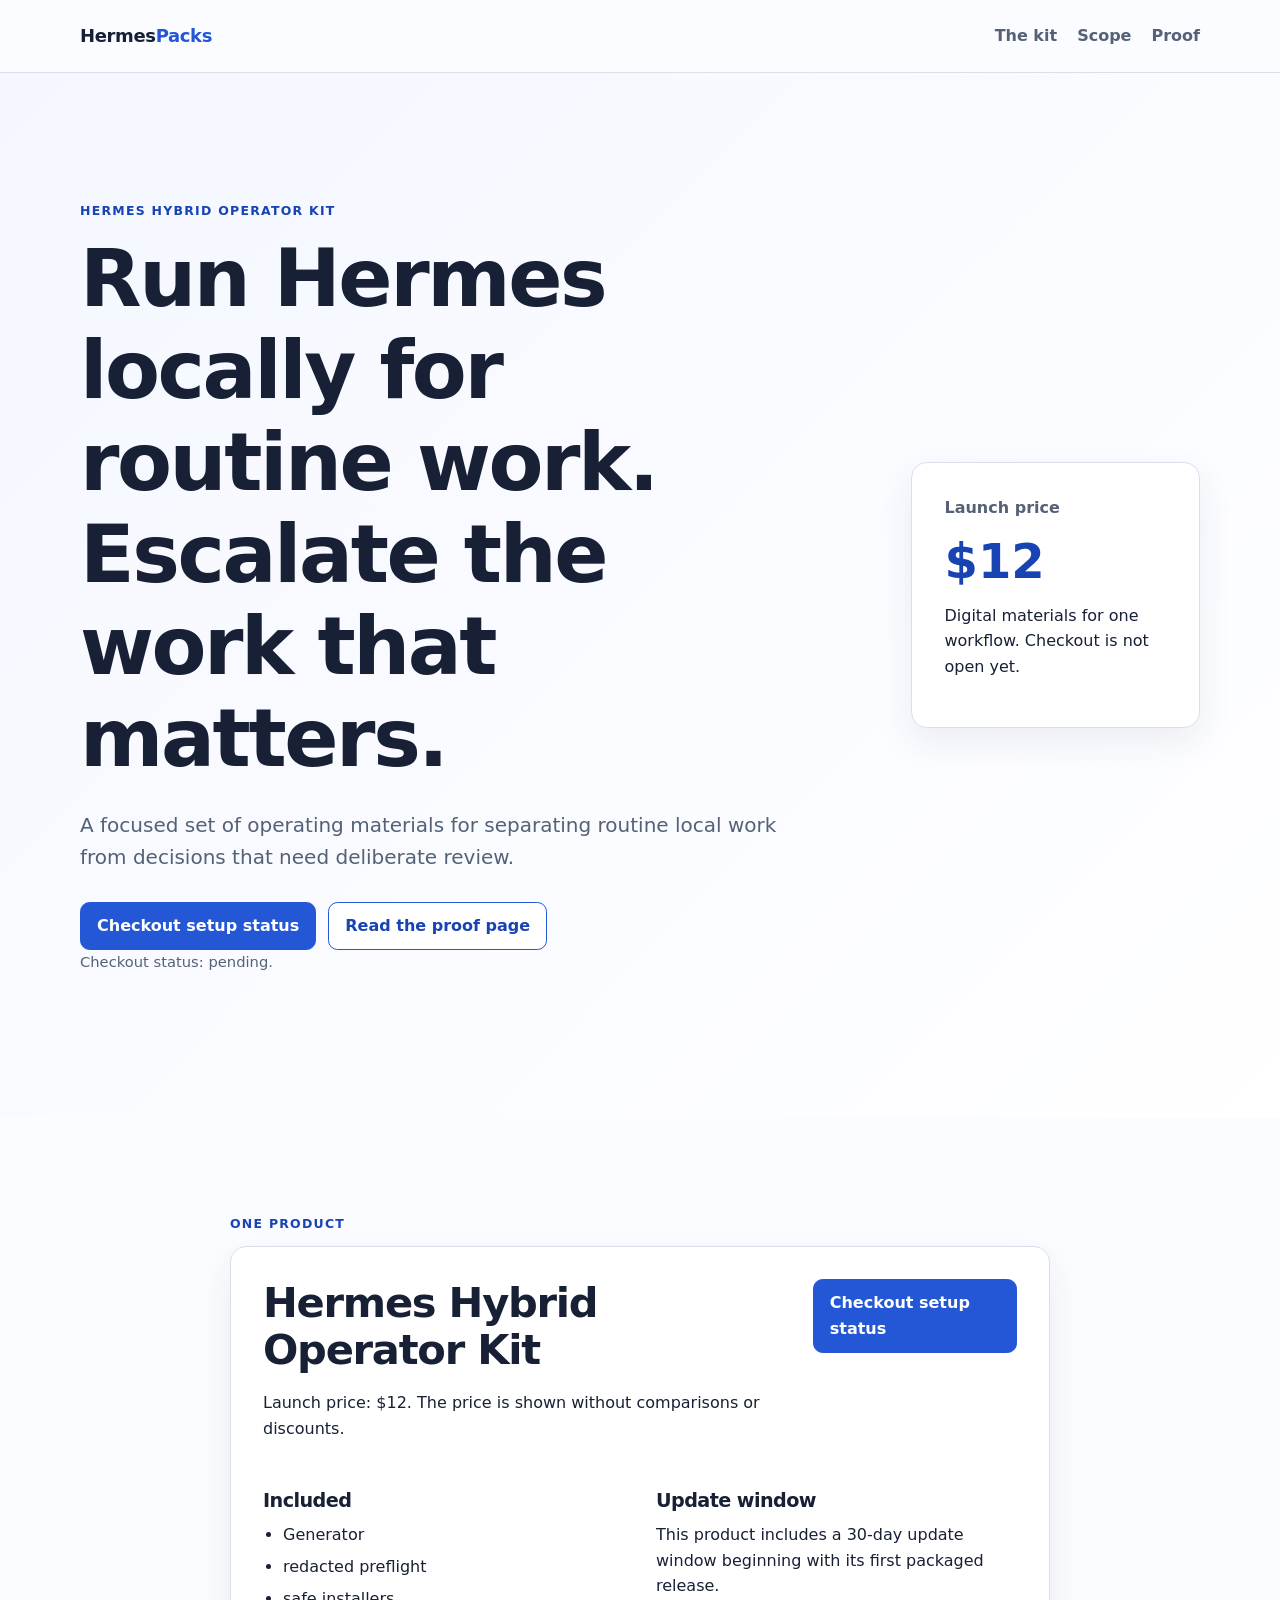
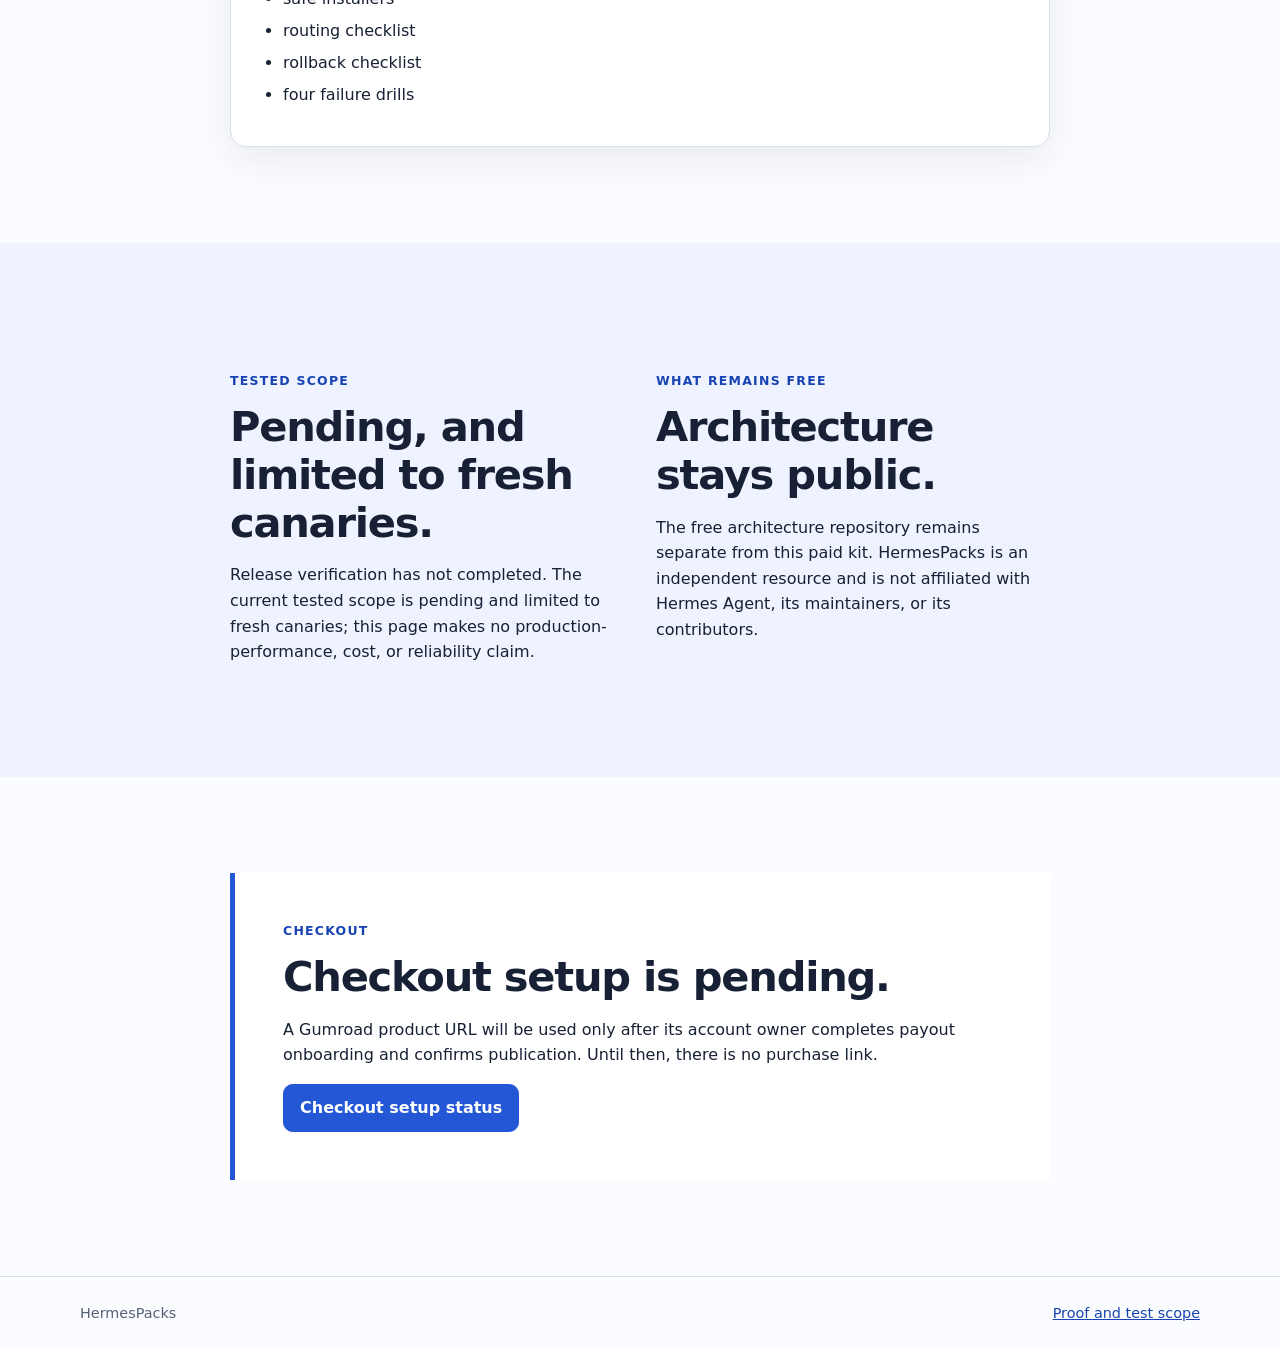
==== index.html @ 0d4214d0 "fix: make HermesPacks storefront evidence-based" ====
<!doctype html>
<html lang="en">
<head>
  <meta charset="utf-8">
  <meta name="viewport" content="width=device-width, initial-scale=1">
  <meta name="description" content="One pending, evidence-based Hermes operator kit for local routine work and deliberate escalation.">
  <title>HermesPacks — Hybrid Operator Kit</title>
  <link rel="stylesheet" href="css/style.css">
  <script defer src="js/main.js"></script>
</head>
<body>
  <a class="skip-link" href="#main-content">Skip to content</a>
  <header class="site-header">
    <div class="container header-row">
      <a class="brand" href="index.html" aria-label="HermesPacks home">Hermes<span>Packs</span></a>
      <button class="nav-toggle" type="button" aria-expanded="false" aria-controls="primary-nav">Menu</button>
      <nav id="primary-nav" class="site-nav" aria-label="Primary navigation">
        <a href="#kit">The kit</a>
        <a href="#scope">Scope</a>
        <a href="proof.html">Proof</a>
      </nav>
    </div>
  </header>

  <main id="main-content">
    <section class="hero">
      <div class="container hero-grid">
        <div>
          <p class="eyebrow">Hermes hybrid operator kit</p>
          <h1>Run Hermes locally for routine work. Escalate the work that matters.</h1>
          <p class="lede">A focused set of operating materials for separating routine local work from decisions that need deliberate review.</p>
          <div class="hero-actions">
            <a class="button button-primary" data-checkout-cta href="order.html">Checkout setup status</a>
            <a class="button button-secondary" href="proof.html">Read the proof page</a>
          </div>
          <p class="status-line" data-checkout-message>Checkout status: pending.</p>
        </div>
        <aside class="hero-note" aria-label="Product summary">
          <p class="note-label">Launch price</p>
          <p class="price">$12</p>
          <p>Digital materials for one workflow. Checkout is not open yet.</p>
        </aside>
      </div>
    </section>

    <section id="kit" class="section">
      <div class="container narrow">
        <p class="eyebrow">One product</p>
        <article class="product-card" data-product-card="true">
          <div class="product-heading">
            <div>
              <h2>Hermes Hybrid Operator Kit</h2>
              <p>Launch price: $12. The price is shown without comparisons or discounts.</p>
            </div>
            <a class="button button-primary" data-checkout-cta href="order.html">Checkout setup status</a>
          </div>
          <div class="inclusions">
            <section>
              <h3>Included</h3>
              <ul>
                <li>Generator</li>
                <li>redacted preflight</li>
                <li>safe installers</li>
                <li>routing checklist</li>
                <li>rollback checklist</li>
                <li>four failure drills</li>
              </ul>
            </section>
            <section>
              <h3>Update window</h3>
              <p>This product includes a 30-day update window beginning with its first packaged release.</p>
            </section>
          </div>
        </article>
      </div>
    </section>

    <section id="scope" class="section section-muted">
      <div class="container narrow split-copy">
        <section>
          <p class="eyebrow">Tested scope</p>
          <h2>Pending, and limited to fresh canaries.</h2>
          <p>Release verification has not completed. The current tested scope is pending and limited to fresh canaries; this page makes no production-performance, cost, or reliability claim.</p>
        </section>
        <section>
          <p class="eyebrow">What remains free</p>
          <h2>Architecture stays public.</h2>
          <p>The free architecture repository remains separate from this paid kit. HermesPacks is an independent resource and is not affiliated with Hermes Agent, its maintainers, or its contributors.</p>
        </section>
      </div>
    </section>

    <section class="section">
      <div class="container narrow callout">
        <p class="eyebrow">Checkout</p>
        <h2>Checkout setup is pending.</h2>
        <p>A Gumroad product URL will be used only after its account owner completes payout onboarding and confirms publication. Until then, there is no purchase link.</p>
        <a class="button button-primary" data-checkout-cta href="order.html">Checkout setup status</a>
      </div>
    </section>
  </main>

  <footer class="site-footer">
    <div class="container footer-row">
      <p>HermesPacks</p>
      <a href="proof.html">Proof and test scope</a>
    </div>
  </footer>
</body>
</html>
---- css/style.css ----
:root {
  --ink: #172034;
  --muted: #546176;
  --paper: #fbfcff;
  --surface: #ffffff;
  --line: #d9e0ec;
  --accent: #2457d6;
  --accent-dark: #1744b2;
  --soft: #eef3ff;
  --radius: 1rem;
}

* { box-sizing: border-box; }
html { scroll-behavior: smooth; }
body { margin: 0; background: var(--paper); color: var(--ink); font-family: Inter, ui-sans-serif, system-ui, -apple-system, BlinkMacSystemFont, "Segoe UI", sans-serif; font-size: 1rem; line-height: 1.6; }
a { color: var(--accent-dark); }
a:focus-visible, button:focus-visible { outline: 3px solid #f6b73c; outline-offset: 3px; }
.container { width: min(1120px, calc(100% - 2rem)); margin: 0 auto; }
.narrow { width: min(820px, calc(100% - 2rem)); }
.skip-link { position: fixed; top: .5rem; left: .5rem; z-index: 10; padding: .5rem .8rem; background: var(--ink); color: white; transform: translateY(-150%); }
.skip-link:focus { transform: translateY(0); }
.site-header { position: sticky; top: 0; z-index: 5; background: rgba(251, 252, 255, .96); border-bottom: 1px solid var(--line); backdrop-filter: blur(12px); }
.header-row, .footer-row { display: flex; align-items: center; justify-content: space-between; gap: 1rem; min-height: 4.5rem; }
.brand { color: var(--ink); font-weight: 800; font-size: 1.125rem; text-decoration: none; letter-spacing: -.02em; }
.brand span { color: var(--accent); }
.site-nav { display: flex; gap: 1.25rem; }
.site-nav a { color: var(--muted); text-decoration: none; font-weight: 650; }
.site-nav a:hover { color: var(--accent-dark); }
.nav-toggle { display: none; border: 1px solid var(--line); border-radius: .5rem; padding: .45rem .7rem; background: var(--surface); color: var(--ink); font: inherit; }
.hero { padding: clamp(4rem, 10vw, 8rem) 0; background: linear-gradient(135deg, #f4f7ff, #fff); }
.hero-grid { display: grid; grid-template-columns: minmax(0, 1.8fr) minmax(16rem, .7fr); gap: clamp(2rem, 7vw, 6rem); align-items: center; }
.eyebrow { margin: 0 0 .75rem; color: var(--accent-dark); font-size: .78rem; font-weight: 800; letter-spacing: .1em; text-transform: uppercase; }
h1, h2, h3 { line-height: 1.15; letter-spacing: -.03em; }
h1 { margin: 0; max-width: 15ch; font-size: clamp(2.5rem, 7vw, 5rem); }
h2 { margin: 0 0 1rem; font-size: clamp(1.7rem, 4vw, 2.6rem); }
h3 { margin: 0 0 .65rem; font-size: 1.2rem; }
p { margin: 0 0 1rem; }
.lede { max-width: 62ch; margin-top: 1.5rem; color: var(--muted); font-size: clamp(1.05rem, 2vw, 1.25rem); }
.hero-actions { display: flex; flex-wrap: wrap; gap: .75rem; margin-top: 1.8rem; }
.button { display: inline-flex; align-items: center; justify-content: center; min-height: 2.85rem; padding: .65rem 1rem; border: 1px solid var(--accent); border-radius: .6rem; font-weight: 750; text-decoration: none; }
.button-primary { background: var(--accent); color: white; }
.button-primary:hover { background: var(--accent-dark); color: white; }
.button-secondary { background: var(--surface); color: var(--accent-dark); }
.button-small { min-height: 2.3rem; padding: .4rem .75rem; }
.status-line { color: var(--muted); font-size: .92rem; }
.hero-note, .product-card, .status-card { padding: clamp(1.25rem, 4vw, 2rem); background: var(--surface); border: 1px solid var(--line); border-radius: var(--radius); box-shadow: 0 14px 35px rgba(31, 57, 105, .08); }
.note-label { margin: 0; color: var(--muted); font-weight: 700; }
.price { margin: .15rem 0; color: var(--accent-dark); font-size: 3rem; font-weight: 850; }
.section { padding: clamp(3.5rem, 8vw, 6rem) 0; }
.section-muted { background: var(--soft); }
.product-heading { display: flex; justify-content: space-between; gap: 1.5rem; align-items: start; }
.inclusions, .split-copy { display: grid; grid-template-columns: repeat(2, minmax(0, 1fr)); gap: 2rem; margin-top: 2rem; }
.inclusions ul { margin: 0; padding-left: 1.25rem; }
.inclusions li { margin: .4rem 0; }
.callout { padding: clamp(1.5rem, 5vw, 3rem); border-left: .35rem solid var(--accent); background: var(--surface); }
.order-page, .proof-page { min-height: calc(100vh - 9rem); padding: clamp(4rem, 10vw, 7rem) 0; }
.status-card { margin: 0 auto; }
.prose section { padding: 1.5rem 0; border-bottom: 1px solid var(--line); }
.prose section:last-child { border-bottom: 0; }
.prose h1 { margin-bottom: 2rem; }
.site-footer { border-top: 1px solid var(--line); color: var(--muted); font-size: .9rem; }
.site-footer p { margin: 0; }
@media (max-width: 680px) {
  .header-row { flex-wrap: wrap; padding: .6rem 0; }
  .nav-toggle { display: inline-flex; margin-left: auto; }
  .site-nav { display: none; width: 100%; padding: .5rem 0; flex-direction: column; gap: .6rem; }
  .site-nav.is-open { display: flex; }
  .hero-grid, .inclusions, .split-copy { grid-template-columns: 1fr; }
  .product-heading { flex-direction: column; }
  .footer-row { align-items: start; flex-direction: column; padding: 1.25rem 0; }
}
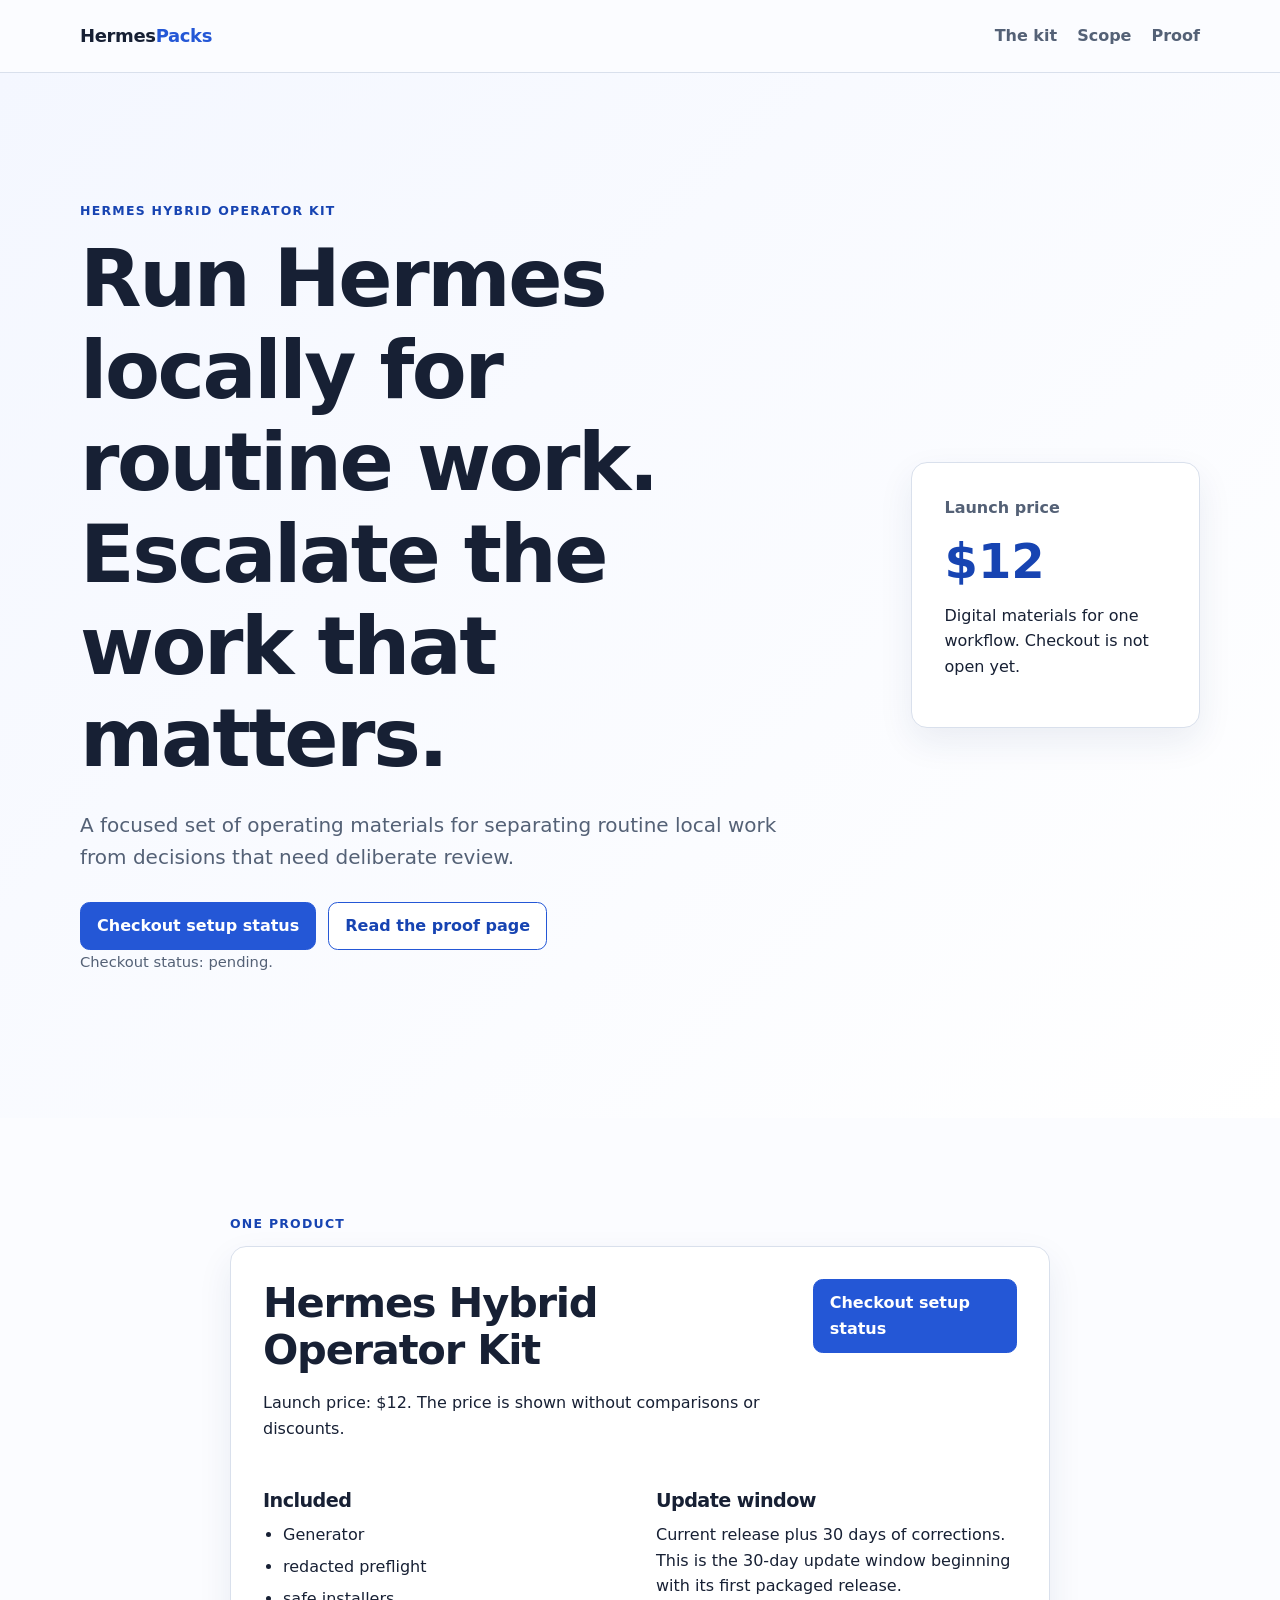
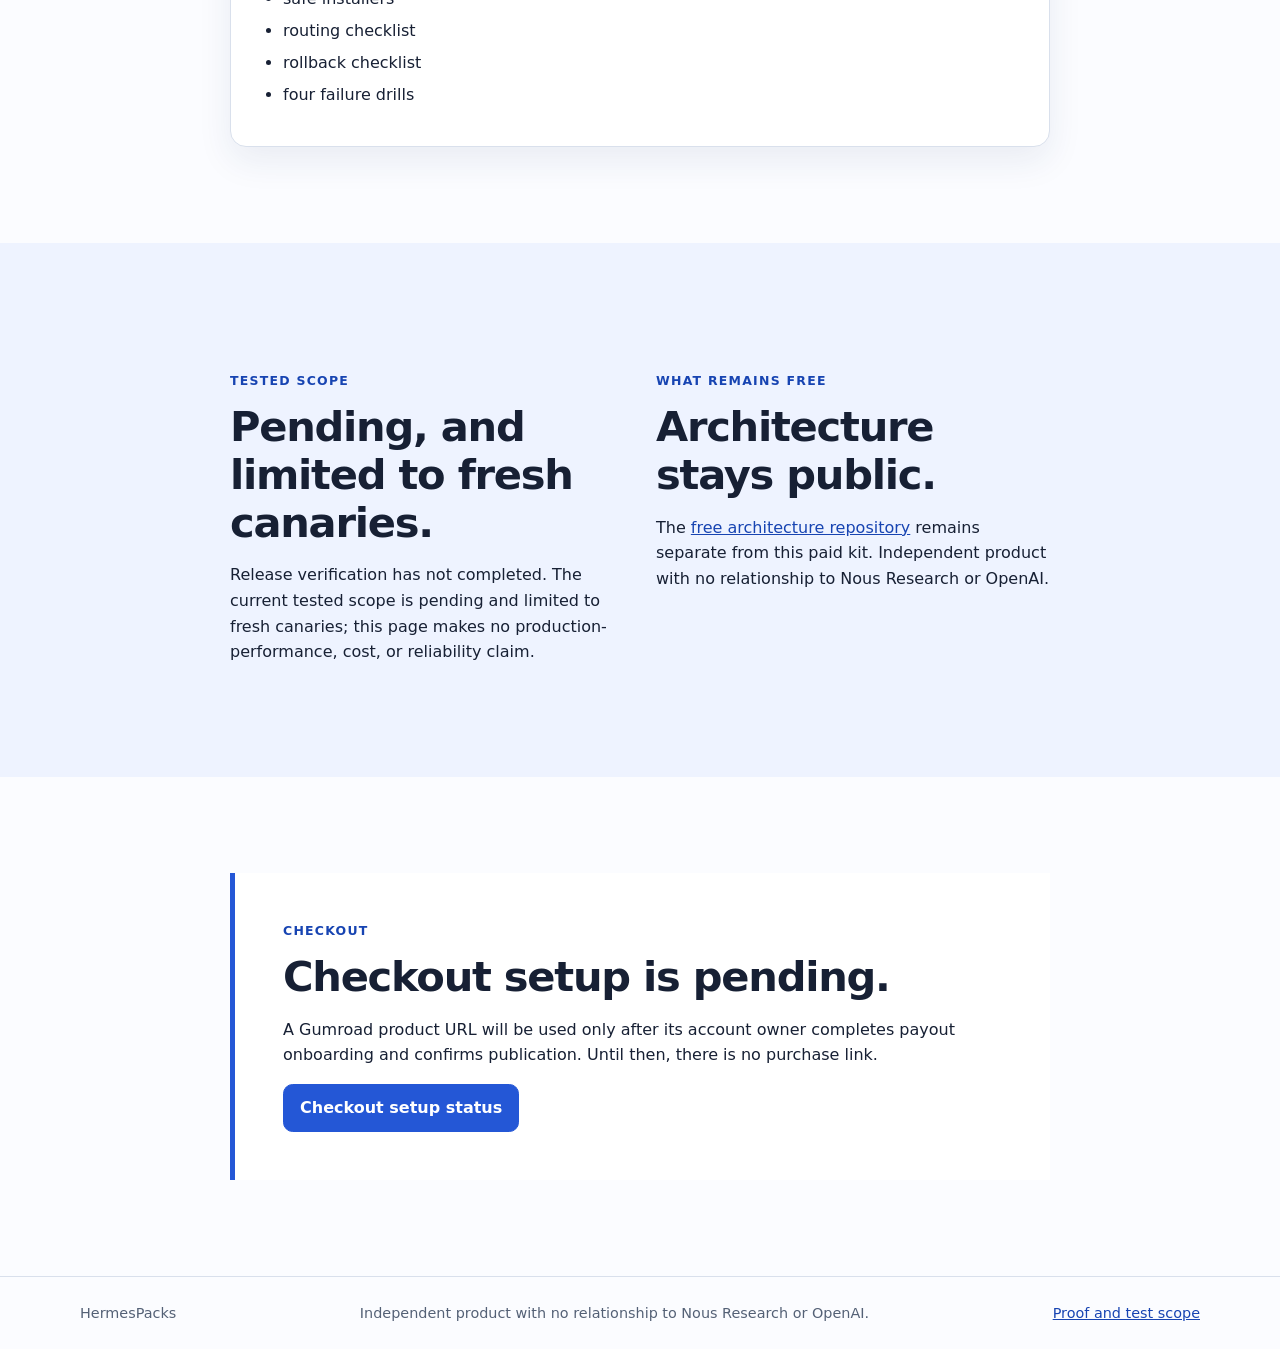
==== commit e68d8c77: "fix: harden storefront checkout and metadata" ====
--- a/index.html
+++ b/index.html
@@ -6,6 +6,7 @@
   <meta name="description" content="One pending, evidence-based Hermes operator kit for local routine work and deliberate escalation.">
   <title>HermesPacks — Hybrid Operator Kit</title>
   <link rel="stylesheet" href="css/style.css">
+  <link rel="icon" href="favicon.svg" type="image/svg+xml">
   <script defer src="js/main.js"></script>
 </head>
 <body>
@@ -46,7 +47,7 @@
     <section id="kit" class="section">
       <div class="container narrow">
         <p class="eyebrow">One product</p>
-        <article class="product-card" data-product-card="true">
+        <article class="product-card" data-product-card="true" data-product-slug="hermes-hybrid-operator-kit">
           <div class="product-heading">
             <div>
               <h2>Hermes Hybrid Operator Kit</h2>
@@ -68,7 +69,7 @@
             </section>
             <section>
               <h3>Update window</h3>
-              <p>This product includes a 30-day update window beginning with its first packaged release.</p>
+              <p>Current release plus 30 days of corrections. This is the 30-day update window beginning with its first packaged release.</p>
             </section>
           </div>
         </article>
@@ -85,7 +86,7 @@
         <section>
           <p class="eyebrow">What remains free</p>
           <h2>Architecture stays public.</h2>
-          <p>The free architecture repository remains separate from this paid kit. HermesPacks is an independent resource and is not affiliated with Hermes Agent, its maintainers, or its contributors.</p>
+          <p>The <a href="https://github.com/Dennis-Gireesh/hermes-hybrid-agent-router">free architecture repository</a> remains separate from this paid kit. Independent product with no relationship to Nous Research or OpenAI.</p>
         </section>
       </div>
     </section>
@@ -103,6 +104,7 @@
   <footer class="site-footer">
     <div class="container footer-row">
       <p>HermesPacks</p>
+      <p>Independent product with no relationship to Nous Research or OpenAI.</p>
       <a href="proof.html">Proof and test scope</a>
     </div>
   </footer>
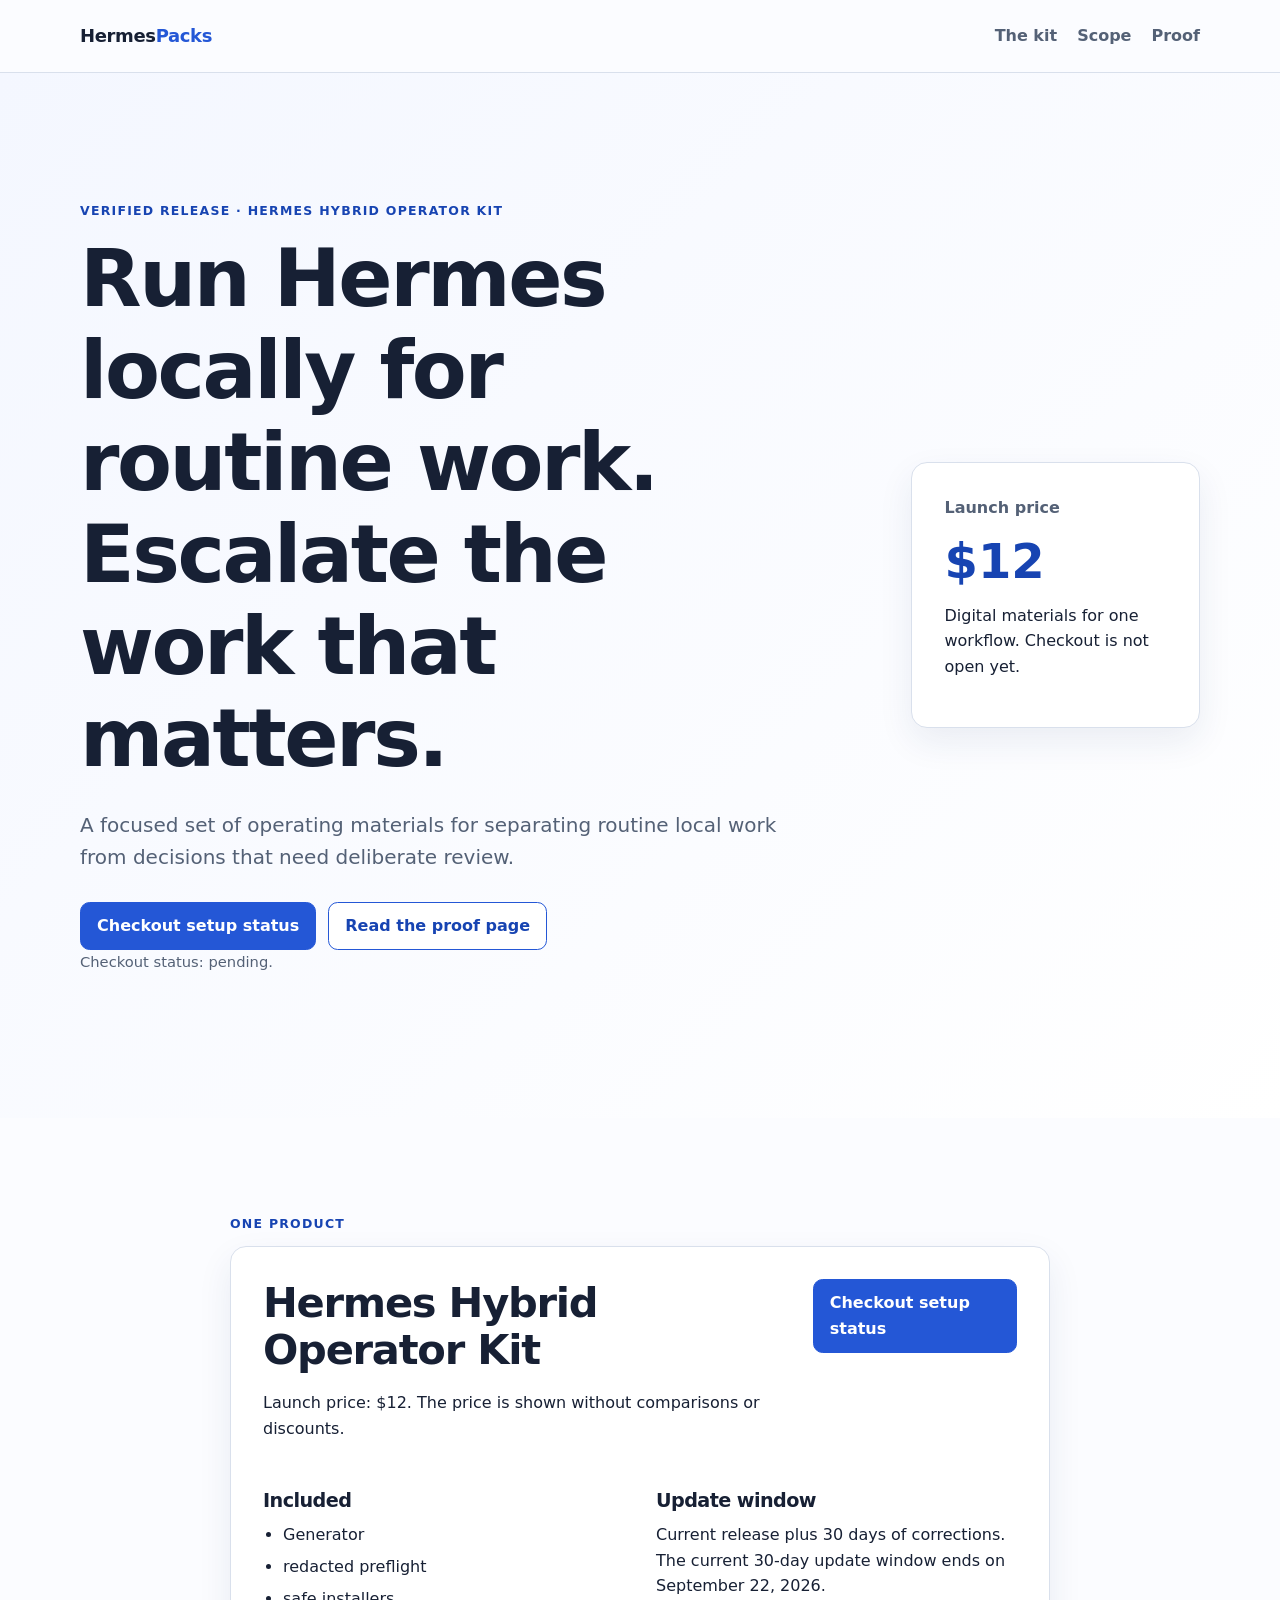
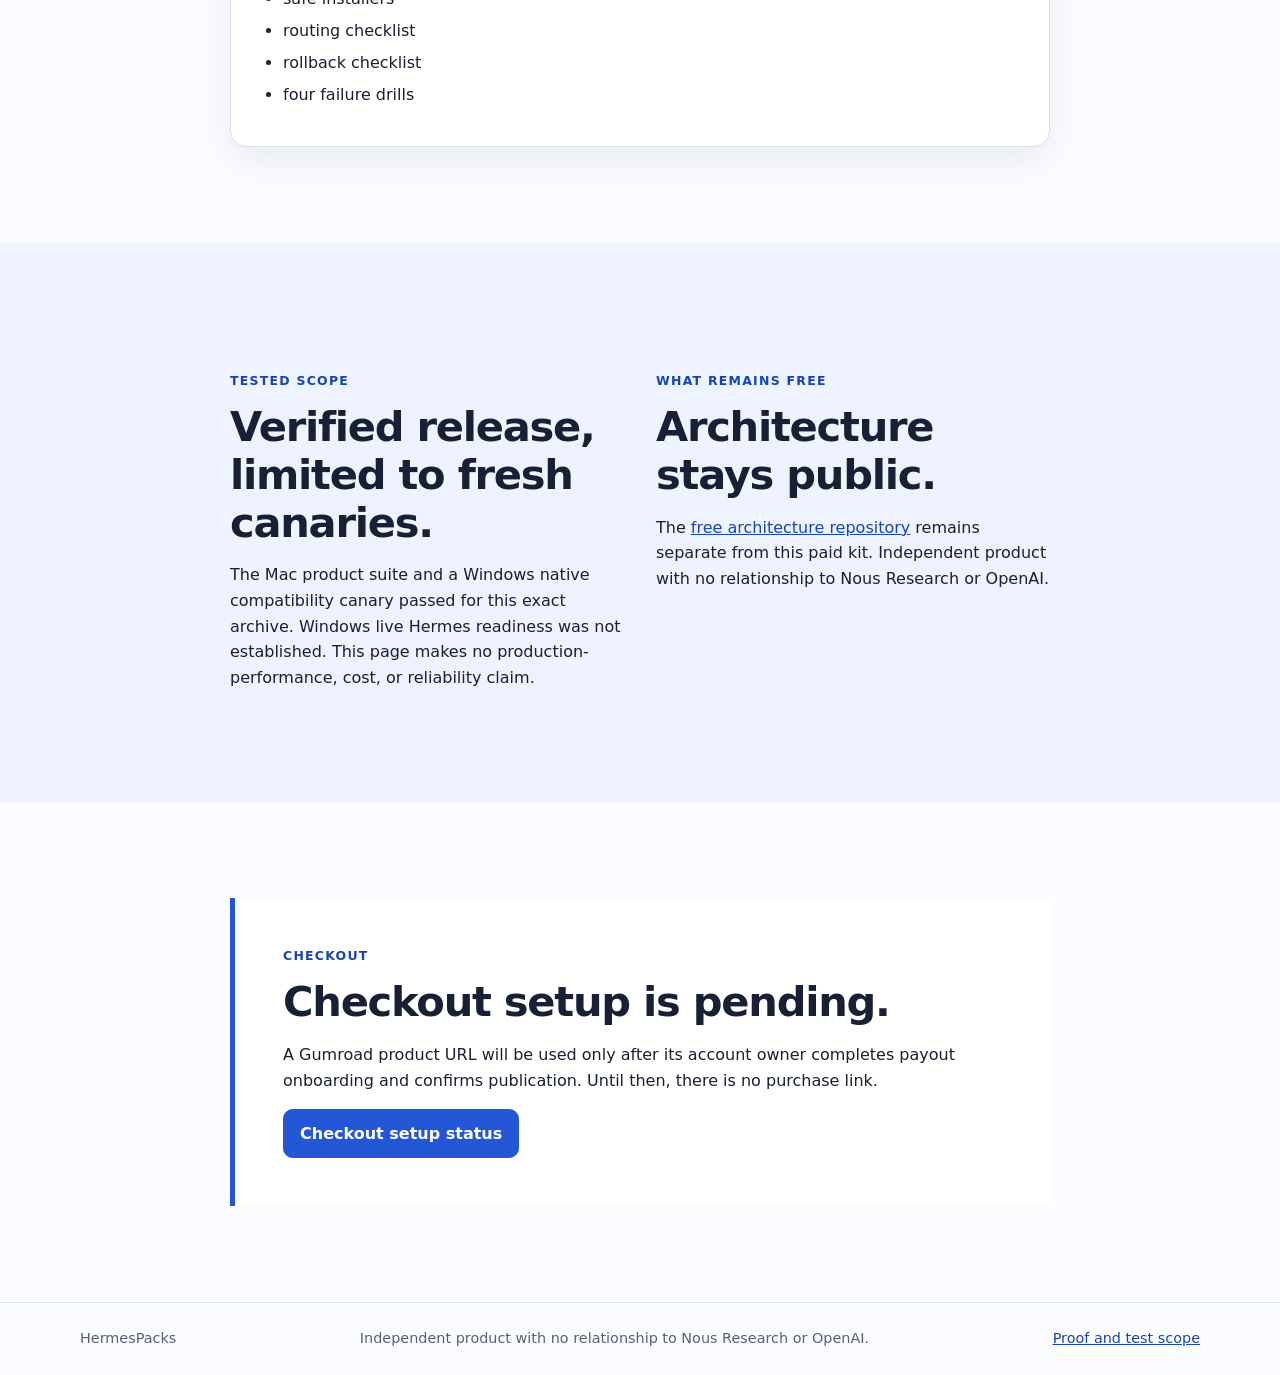
==== commit 806a1d54: "feat: add verified operator kit release proof" ====
--- a/index.html
+++ b/index.html
@@ -3,7 +3,7 @@
 <head>
   <meta charset="utf-8">
   <meta name="viewport" content="width=device-width, initial-scale=1">
-  <meta name="description" content="One pending, evidence-based Hermes operator kit for local routine work and deliberate escalation.">
+  <meta name="description" content="One verified Hermes operator kit for local routine work and deliberate escalation, with checkout still pending.">
   <title>HermesPacks — Hybrid Operator Kit</title>
   <link rel="stylesheet" href="css/style.css">
   <link rel="icon" href="favicon.svg" type="image/svg+xml">
@@ -27,7 +27,7 @@
     <section class="hero">
       <div class="container hero-grid">
         <div>
-          <p class="eyebrow">Hermes hybrid operator kit</p>
+          <p class="eyebrow">Verified release · Hermes hybrid operator kit</p>
           <h1>Run Hermes locally for routine work. Escalate the work that matters.</h1>
           <p class="lede">A focused set of operating materials for separating routine local work from decisions that need deliberate review.</p>
           <div class="hero-actions">
@@ -69,7 +69,7 @@
             </section>
             <section>
               <h3>Update window</h3>
-              <p>Current release plus 30 days of corrections. This is the 30-day update window beginning with its first packaged release.</p>
+              <p>Current release plus 30 days of corrections. The current 30-day update window ends on September 22, 2026.</p>
             </section>
           </div>
         </article>
@@ -80,8 +80,8 @@
       <div class="container narrow split-copy">
         <section>
           <p class="eyebrow">Tested scope</p>
-          <h2>Pending, and limited to fresh canaries.</h2>
-          <p>Release verification has not completed. The current tested scope is pending and limited to fresh canaries; this page makes no production-performance, cost, or reliability claim.</p>
+          <h2>Verified release, limited to fresh canaries.</h2>
+          <p>The Mac product suite and a Windows native compatibility canary passed for this exact archive. Windows live Hermes readiness was not established. This page makes no production-performance, cost, or reliability claim.</p>
         </section>
         <section>
           <p class="eyebrow">What remains free</p>
--- a/css/style.css
+++ b/css/style.css
@@ -58,6 +58,7 @@
 .prose section { padding: 1.5rem 0; border-bottom: 1px solid var(--line); }
 .prose section:last-child { border-bottom: 0; }
 .prose h1 { margin-bottom: 2rem; }
+.release-hash { overflow-wrap: anywhere; padding: .75rem; border: 1px solid var(--line); border-radius: .5rem; background: var(--soft); }
 .site-footer { border-top: 1px solid var(--line); color: var(--muted); font-size: .9rem; }
 .site-footer p { margin: 0; }
 @media (max-width: 680px) {
